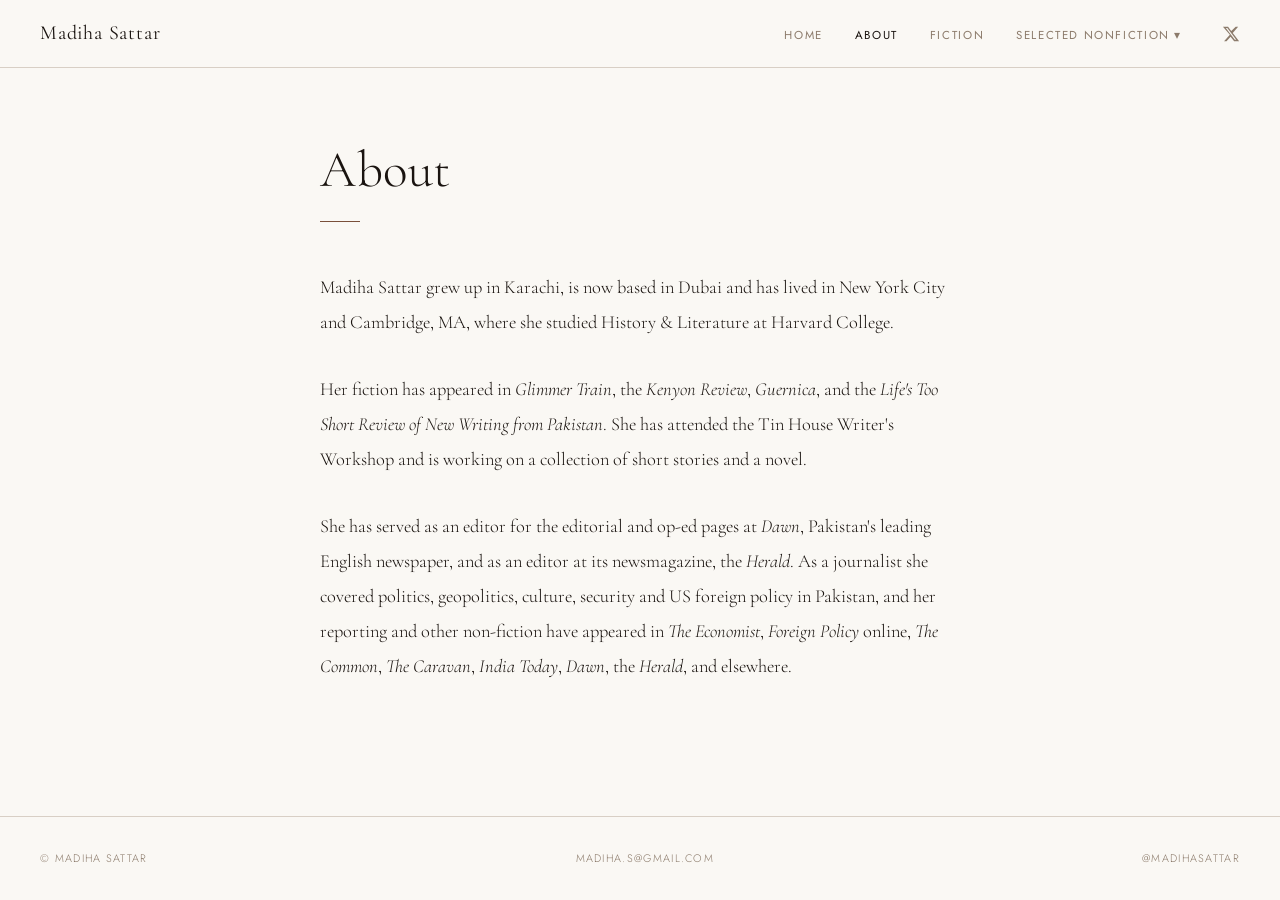
==== about.html @ f312c9ed "Update about.html" ====
<!DOCTYPE html>
<html lang="en">
<head>
  <meta charset="UTF-8" />
  <meta name="viewport" content="width=device-width, initial-scale=1.0" />
  <title>About | Madiha Sattar</title>
  <meta name="description" content="About Madiha Sattar — fiction writer, journalist, and critic." />
  <link rel="stylesheet" href="style.css" />
</head>
<body data-page="about">
  <main>
    <div class="page-header">
      <h1>About</h1>
      <span class="rule"></span>
    </div>
    <section class="about-section">
      <p>
        Madiha Sattar grew up in Karachi, is now based in Dubai and has lived in New York City and Cambridge, MA, where she studied History &amp; Literature at Harvard College.
      </p>
      <p>
        Her fiction has appeared in <em>Glimmer Train</em>, the <em>Kenyon Review</em>, <em>Guernica</em>, and the <em>Life's Too Short Review of New Writing from Pakistan</em>. She has attended the Tin House Writer's Workshop and is working on a collection of short stories and a novel.
      </p>
      <p>
        She has served as an editor for the editorial and op-ed pages at <em>Dawn</em>, Pakistan's leading English newspaper, and as an editor at its newsmagazine, the <em>Herald</em>. As a journalist she covered politics, geopolitics, culture, security and US foreign policy in Pakistan, and her reporting and other non-fiction have appeared in <em>The Economist</em>, <em>Foreign Policy</em> online, <em>The Common</em>, <em>The Caravan</em>, <em>India Today</em>, <em>Dawn</em>, the <em>Herald</em>, and elsewhere.
      </p>
    </section>
  </main>
  <script src="site.js"></script>
</body>
</html>
---- style.css ----
@import url('https://fonts.googleapis.com/css2?family=Cormorant+Garamond:ital,wght@0,300;0,400;0,600;1,300;1,400&family=Jost:wght@300;400;500&display=swap');

:root {
  --ink: #1a1410;
  --paper: #faf8f4;
  --warm-mid: #8c7b6b;
  --accent: #7a4f3a;
  --rule: #d8cfc5;
  --nav-h: 68px;
}

*, *::before, *::after { box-sizing: border-box; margin: 0; padding: 0; }

html { font-size: 16px; scroll-behavior: smooth; }

body {
  background: var(--paper);
  color: var(--ink);
  font-family: 'Cormorant Garamond', Georgia, serif;
  font-weight: 300;
  line-height: 1.75;
  min-height: 100vh;
  display: flex;
  flex-direction: column;
}

/* ─── NAV ─────────────────────────────────────────────── */
nav {
  position: sticky;
  top: 0;
  z-index: 100;
  background: var(--paper);
  border-bottom: 1px solid var(--rule);
  height: var(--nav-h);
  display: flex;
  align-items: center;
  padding: 0 40px;
  gap: 40px;
}

.nav-name {
  font-family: 'Cormorant Garamond', Georgia, serif;
  font-size: 1.25rem;
  font-weight: 400;
  letter-spacing: 0.04em;
  color: var(--ink);
  text-decoration: none;
  white-space: nowrap;
  margin-right: auto;
}

.nav-links {
  display: flex;
  align-items: center;
  gap: 32px;
  list-style: none;
}

.nav-links a {
  font-family: 'Jost', sans-serif;
  font-size: 0.72rem;
  font-weight: 400;
  letter-spacing: 0.14em;
  text-transform: uppercase;
  color: var(--warm-mid);
  text-decoration: none;
  transition: color 0.2s;
}

.nav-links a:hover,
.nav-links a.active { color: var(--ink); }

/* dropdown */
.nav-dropdown { position: relative; }
.nav-dropdown > span {
  font-family: 'Jost', sans-serif;
  font-size: 0.72rem;
  font-weight: 400;
  letter-spacing: 0.14em;
  text-transform: uppercase;
  color: var(--warm-mid);
  cursor: pointer;
  transition: color 0.2s;
  user-select: none;
}
.nav-dropdown:hover > span { color: var(--ink); }

.dropdown-menu {
  display: none;
  position: absolute;
  top: calc(100% + 10px);
  right: 0;
  background: var(--paper);
  border: 1px solid var(--rule);
  padding: 12px 0;
  min-width: 220px;
  box-shadow: 0 4px 20px rgba(0,0,0,0.06);
}
.nav-dropdown:hover .dropdown-menu { display: block; }

.dropdown-menu a {
  display: block;
  padding: 8px 20px;
  font-family: 'Jost', sans-serif;
  font-size: 0.7rem;
  letter-spacing: 0.12em;
  text-transform: uppercase;
  color: var(--warm-mid);
  text-decoration: none;
  transition: color 0.2s, background 0.2s;
}
.dropdown-menu a:hover { color: var(--ink); background: #f2ede6; }

/* twitter icon */
.nav-twitter { display: flex; align-items: center; }
.nav-twitter svg { width: 18px; height: 18px; fill: var(--warm-mid); transition: fill 0.2s; }
.nav-twitter:hover svg { fill: var(--ink); }

/* hamburger */
.hamburger {
  display: none;
  flex-direction: column;
  gap: 5px;
  cursor: pointer;
  background: none;
  border: none;
  padding: 4px;
  margin-left: auto;
}
.hamburger span {
  display: block;
  width: 22px;
  height: 1.5px;
  background: var(--ink);
  transition: all 0.3s;
}

.mobile-menu {
  display: none;
  flex-direction: column;
  background: var(--paper);
  border-top: 1px solid var(--rule);
  padding: 24px 40px 32px;
  gap: 20px;
}
.mobile-menu.open { display: flex; }
.mobile-menu a {
  font-family: 'Jost', sans-serif;
  font-size: 0.78rem;
  letter-spacing: 0.14em;
  text-transform: uppercase;
  color: var(--warm-mid);
  text-decoration: none;
}
.mobile-menu a.sub { padding-left: 16px; font-size: 0.7rem; }
.mobile-menu a:hover { color: var(--ink); }

/* ─── MAIN ───────────────────────────────────────────── */
main { flex: 1; }

/* ─── PAGE HEADER ───────────────────────────────────── */
.page-header {
  padding: 72px 40px 48px;
  max-width: 720px;
  margin: 0 auto;
}

.page-header h1 {
  font-size: clamp(2rem, 5vw, 3.2rem);
  font-weight: 300;
  letter-spacing: 0.01em;
  line-height: 1.2;
  color: var(--ink);
}

.page-header .rule {
  display: block;
  width: 40px;
  height: 1px;
  background: var(--accent);
  margin-top: 20px;
}

/* ─── HOME ───────────────────────────────────────────── */
.home-hero {
  padding: 96px 40px 80px;
  max-width: 720px;
  margin: 0 auto;
  display: flex;
  flex-direction: column;
  gap: 24px;
}

.home-hero h1 {
  font-size: clamp(2.4rem, 6vw, 4rem);
  font-weight: 300;
  line-height: 1.15;
  color: var(--ink);
}

.home-hero .subtitle {
  font-family: 'Jost', sans-serif;
  font-size: 0.78rem;
  letter-spacing: 0.2em;
  text-transform: uppercase;
  color: var(--warm-mid);
}

.home-hero .rule {
  width: 48px;
  height: 1px;
  background: var(--accent);
}

.home-hero .tagline {
  font-size: 1.25rem;
  font-weight: 300;
  font-style: italic;
  color: var(--warm-mid);
  max-width: 480px;
  line-height: 1.6;
}

.home-contact {
  margin-top: 8px;
  display: flex;
  flex-direction: column;
  gap: 6px;
}

.home-contact a {
  font-family: 'Jost', sans-serif;
  font-size: 0.8rem;
  letter-spacing: 0.08em;
  color: var(--warm-mid);
  text-decoration: none;
  transition: color 0.2s;
}
.home-contact a:hover { color: var(--ink); }

/* ─── ABOUT ──────────────────────────────────────────── */
.about-section {
  padding: 0 40px 80px;
  max-width: 720px;
  margin: 0 auto;
  display: flex;
  flex-direction: column;
  gap: 32px;
}

.about-section p {
  font-size: 1.15rem;
  font-weight: 300;
  line-height: 1.9;
  color: var(--ink);
}

/* ─── WORK LISTS ─────────────────────────────────────── */
.work-section {
  padding: 0 40px 80px;
  max-width: 720px;
  margin: 0 auto;
}

.work-list { list-style: none; }

.work-item {
  padding: 28px 0;
  border-bottom: 1px solid var(--rule);
  display: flex;
  flex-direction: column;
  gap: 8px;
}
.work-item:first-child { border-top: 1px solid var(--rule); }

.work-item .pub {
  font-family: 'Jost', sans-serif;
  font-size: 0.68rem;
  letter-spacing: 0.16em;
  text-transform: uppercase;
  color: var(--accent);
}

.work-item .title {
  font-size: 1.2rem;
  font-weight: 400;
  font-style: italic;
  color: var(--ink);
  text-decoration: none;
  transition: color 0.2s;
  line-height: 1.35;
}
.work-item .title:hover { color: var(--accent); }
.work-item .title.no-link { cursor: default; }
.work-item .title.no-link:hover { color: var(--ink); }

.work-item .excerpt {
  font-size: 1rem;
  font-weight: 300;
  color: #6b5d50;
  line-height: 1.7;
}

.work-item .date {
  font-family: 'Jost', sans-serif;
  font-size: 0.68rem;
  letter-spacing: 0.1em;
  color: var(--warm-mid);
}

/* ─── PUBLICATION LOGOS ──────────────────────────────── */
.pub-logos {
  padding: 0 40px 80px;
  max-width: 720px;
  margin: 0 auto;
}

.pub-logos p.intro {
  font-size: 1.05rem;
  font-weight: 300;
  color: var(--warm-mid);
  margin-bottom: 40px;
  font-style: italic;
}

.pub-grid {
  display: flex;
  flex-wrap: wrap;
  gap: 20px;
  align-items: center;
}

.pub-badge {
  font-family: 'Jost', sans-serif;
  font-size: 0.75rem;
  letter-spacing: 0.14em;
  text-transform: uppercase;
  color: var(--warm-mid);
  border: 1px solid var(--rule);
  padding: 10px 18px;
  text-decoration: none;
  transition: all 0.2s;
}
.pub-badge:hover {
  color: var(--ink);
  border-color: var(--accent);
  background: #f5efe8;
}

/* ─── FOOTER ─────────────────────────────────────────── */
footer {
  border-top: 1px solid var(--rule);
  padding: 32px 40px;
  display: flex;
  justify-content: space-between;
  align-items: center;
  gap: 16px;
  flex-wrap: wrap;
}

footer .copy {
  font-family: 'Jost', sans-serif;
  font-size: 0.68rem;
  letter-spacing: 0.12em;
  text-transform: uppercase;
  color: var(--warm-mid);
}

footer a {
  font-family: 'Jost', sans-serif;
  font-size: 0.68rem;
  letter-spacing: 0.12em;
  text-transform: uppercase;
  color: var(--warm-mid);
  text-decoration: none;
  transition: color 0.2s;
}
footer a:hover { color: var(--ink); }

/* ─── RESPONSIVE ─────────────────────────────────────── */
@media (max-width: 680px) {
  nav { padding: 0 24px; }
  .nav-links, .nav-twitter { display: none; }
  .hamburger { display: flex; }
  .mobile-menu { padding: 24px 24px 32px; }

  .home-hero, .page-header, .about-section, .work-section, .pub-logos {
    padding-left: 24px;
    padding-right: 24px;
  }

  footer { padding: 24px; }
}

/* ─── HERO NAV (homepage links above name) ───────────── */
.hero-nav {
  display: flex;
  flex-direction: row;
  flex-wrap: wrap;
  align-items: flex-start;
  gap: 8px 28px;
  position: static;
  border: none;
  background: none;
  padding: 0;
  height: auto;
}

.hero-nav a {
  font-family: 'Cormorant Garamond', Georgia, serif;
  font-size: 1.1rem;
  font-weight: 300;
  font-style: italic;
  color: var(--warm-mid);
  text-decoration: none;
  letter-spacing: 0;
  text-transform: none;
  white-space: nowrap;
  transition: color 0.2s;
}

.hero-nav a:hover { color: var(--ink); }
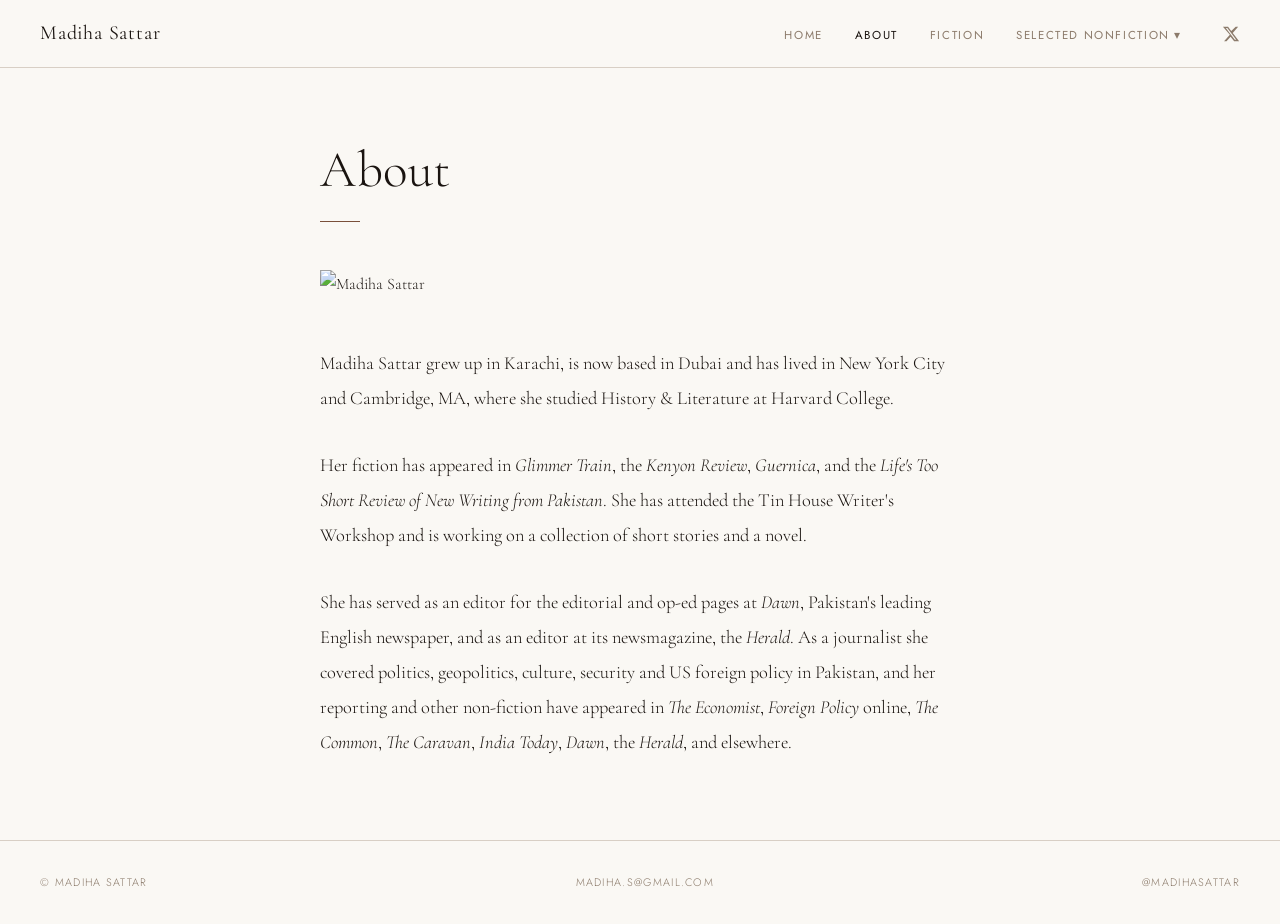
==== commit f159d5ba: "Update about.html" ====
--- a/about.html
+++ b/about.html
@@ -1,30 +1,31 @@
 <!DOCTYPE html>
 <html lang="en">
 <head>
-  <meta charset="UTF-8" />
-  <meta name="viewport" content="width=device-width, initial-scale=1.0" />
-  <title>About | Madiha Sattar</title>
-  <meta name="description" content="About Madiha Sattar — fiction writer, journalist, and critic." />
-  <link rel="stylesheet" href="style.css" />
+<meta charset="UTF-8" />
+<meta name="viewport" content="width=device-width, initial-scale=1.0" />
+<title>About | Madiha Sattar</title>
+<meta name="description" content="About Madiha Sattar — fiction writer, journalist, and critic." />
+<link rel="stylesheet" href="style.css" />
 </head>
 <body data-page="about">
-  <main>
-    <div class="page-header">
-      <h1>About</h1>
-      <span class="rule"></span>
-    </div>
-    <section class="about-section">
-      <p>
-        Madiha Sattar grew up in Karachi, is now based in Dubai and has lived in New York City and Cambridge, MA, where she studied History &amp; Literature at Harvard College.
-      </p>
-      <p>
-        Her fiction has appeared in <em>Glimmer Train</em>, the <em>Kenyon Review</em>, <em>Guernica</em>, and the <em>Life's Too Short Review of New Writing from Pakistan</em>. She has attended the Tin House Writer's Workshop and is working on a collection of short stories and a novel.
-      </p>
-      <p>
-        She has served as an editor for the editorial and op-ed pages at <em>Dawn</em>, Pakistan's leading English newspaper, and as an editor at its newsmagazine, the <em>Herald</em>. As a journalist she covered politics, geopolitics, culture, security and US foreign policy in Pakistan, and her reporting and other non-fiction have appeared in <em>The Economist</em>, <em>Foreign Policy</em> online, <em>The Common</em>, <em>The Caravan</em>, <em>India Today</em>, <em>Dawn</em>, the <em>Herald</em>, and elsewhere.
-      </p>
-    </section>
-  </main>
-  <script src="site.js"></script>
+<main>
+  <div class="page-header">
+    <h1>About</h1>
+    <span class="rule"></span>
+  </div>
+  <section class="about-section">
+    <img src="https://static.wixstatic.com/media/6493e6_b16e03113ed74141b29b0bd0f8d8c76b~mv2.jpg/v1/crop/x_282,y_35,w_3743,h_5157/fill/w_276,h_381,al_c,q_80,usm_0.66_1.00_0.01,enc_avif,quality_auto/245_MadihaSattar09-08-21-copy-2-flat_pp.jpg" alt="Madiha Sattar" style="width:220px; height:auto; margin-bottom: 16px;" />
+    <p>
+      Madiha Sattar grew up in Karachi, is now based in Dubai and has lived in New York City and Cambridge, MA, where she studied History &amp; Literature at Harvard College.
+    </p>
+    <p>
+      Her fiction has appeared in <em>Glimmer Train</em>, the <em>Kenyon Review</em>, <em>Guernica</em>, and the <em>Life's Too Short Review of New Writing from Pakistan</em>. She has attended the Tin House Writer's Workshop and is working on a collection of short stories and a novel.
+    </p>
+    <p>
+      She has served as an editor for the editorial and op-ed pages at <em>Dawn</em>, Pakistan's leading English newspaper, and as an editor at its newsmagazine, the <em>Herald</em>. As a journalist she covered politics, geopolitics, culture, security and US foreign policy in Pakistan, and her reporting and other non-fiction have appeared in <em>The Economist</em>, <em>Foreign Policy</em> online, <em>The Common</em>, <em>The Caravan</em>, <em>India Today</em>, <em>Dawn</em>, the <em>Herald</em>, and elsewhere.
+    </p>
+  </section>
+</main>
+<script src="site.js"></script>
 </body>
 </html>
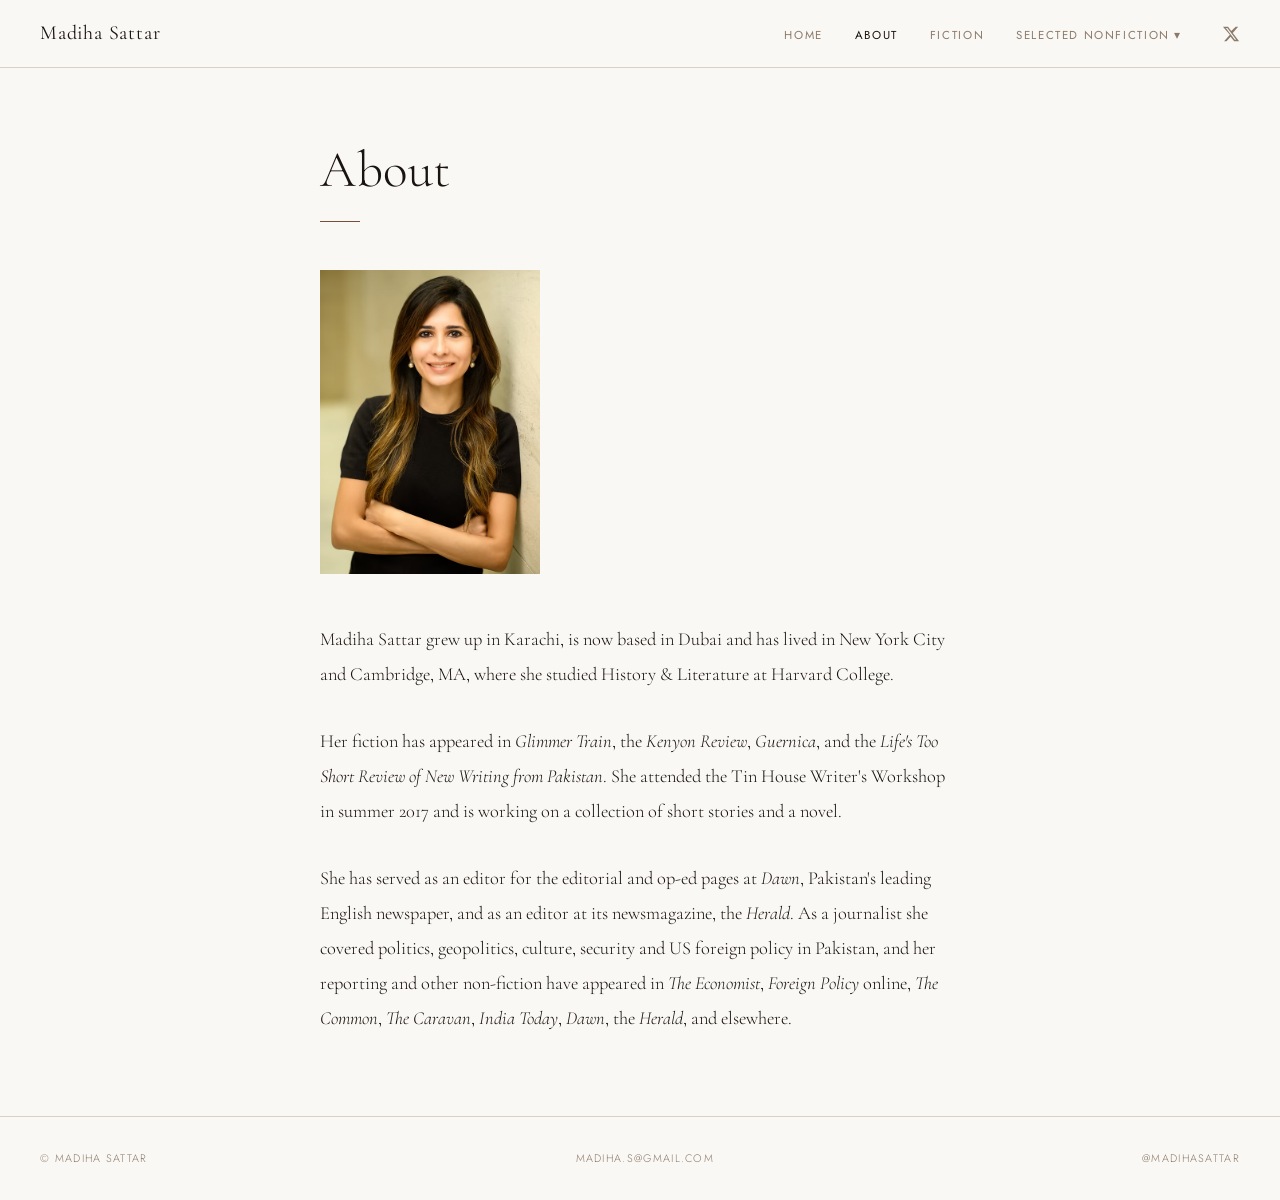
==== commit db936e88: "Update about.html" ====
--- a/about.html
+++ b/about.html
@@ -14,12 +14,12 @@
     <span class="rule"></span>
   </div>
   <section class="about-section">
-    <img src="https://static.wixstatic.com/media/6493e6_b16e03113ed74141b29b0bd0f8d8c76b~mv2.jpg/v1/crop/x_282,y_35,w_3743,h_5157/fill/w_276,h_381,al_c,q_80,usm_0.66_1.00_0.01,enc_avif,quality_auto/245_MadihaSattar09-08-21-copy-2-flat_pp.jpg" alt="Madiha Sattar" style="width:220px; height:auto; margin-bottom: 16px;" />
+    <img src="madiha.jpg" alt="Madiha Sattar" style="width:220px; height:auto; margin-bottom: 16px;" />
     <p>
       Madiha Sattar grew up in Karachi, is now based in Dubai and has lived in New York City and Cambridge, MA, where she studied History &amp; Literature at Harvard College.
     </p>
     <p>
-      Her fiction has appeared in <em>Glimmer Train</em>, the <em>Kenyon Review</em>, <em>Guernica</em>, and the <em>Life's Too Short Review of New Writing from Pakistan</em>. She has attended the Tin House Writer's Workshop and is working on a collection of short stories and a novel.
+      Her fiction has appeared in <em>Glimmer Train</em>, the <em>Kenyon Review</em>, <em>Guernica</em>, and the <em>Life's Too Short Review of New Writing from Pakistan</em>. She attended the Tin House Writer's Workshop in summer 2017 and is working on a collection of short stories and a novel.
     </p>
     <p>
       She has served as an editor for the editorial and op-ed pages at <em>Dawn</em>, Pakistan's leading English newspaper, and as an editor at its newsmagazine, the <em>Herald</em>. As a journalist she covered politics, geopolitics, culture, security and US foreign policy in Pakistan, and her reporting and other non-fiction have appeared in <em>The Economist</em>, <em>Foreign Policy</em> online, <em>The Common</em>, <em>The Caravan</em>, <em>India Today</em>, <em>Dawn</em>, the <em>Herald</em>, and elsewhere.
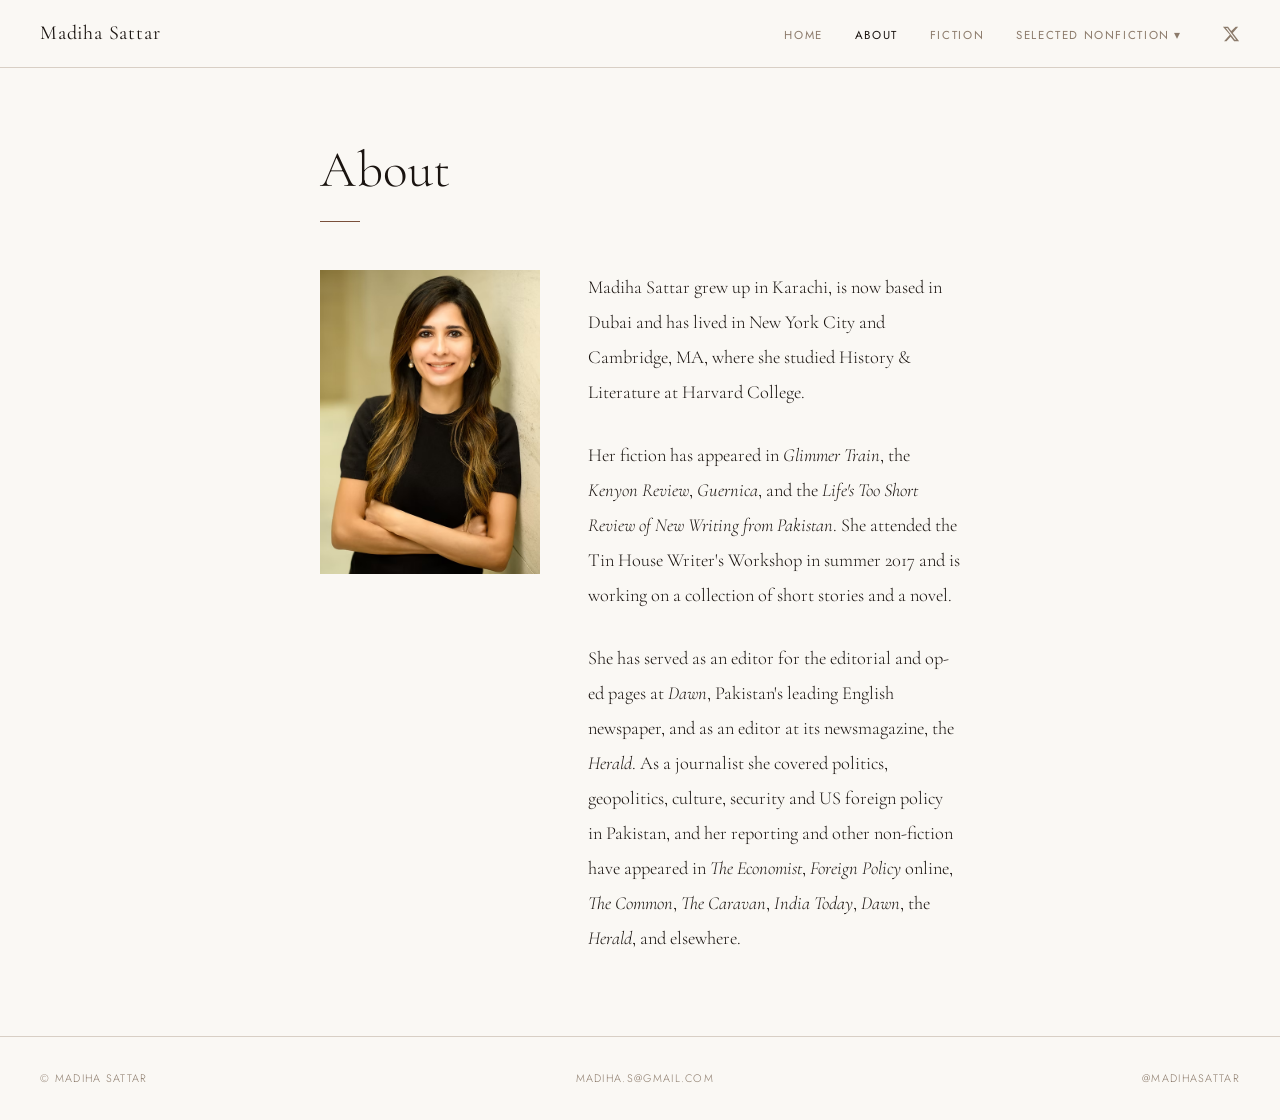
==== commit c0a8b7e4: "Update about.html" ====
--- a/about.html
+++ b/about.html
@@ -14,16 +14,22 @@
     <span class="rule"></span>
   </div>
   <section class="about-section">
-    <img src="madiha.jpg" alt="Madiha Sattar" style="width:220px; height:auto; margin-bottom: 16px;" />
-    <p>
-      Madiha Sattar grew up in Karachi, is now based in Dubai and has lived in New York City and Cambridge, MA, where she studied History &amp; Literature at Harvard College.
-    </p>
-    <p>
-      Her fiction has appeared in <em>Glimmer Train</em>, the <em>Kenyon Review</em>, <em>Guernica</em>, and the <em>Life's Too Short Review of New Writing from Pakistan</em>. She attended the Tin House Writer's Workshop in summer 2017 and is working on a collection of short stories and a novel.
-    </p>
-    <p>
-      She has served as an editor for the editorial and op-ed pages at <em>Dawn</em>, Pakistan's leading English newspaper, and as an editor at its newsmagazine, the <em>Herald</em>. As a journalist she covered politics, geopolitics, culture, security and US foreign policy in Pakistan, and her reporting and other non-fiction have appeared in <em>The Economist</em>, <em>Foreign Policy</em> online, <em>The Common</em>, <em>The Caravan</em>, <em>India Today</em>, <em>Dawn</em>, the <em>Herald</em>, and elsewhere.
-    </p>
+    <div style="display:flex; gap:48px; align-items:flex-start;">
+      <img src="madiha.jpg" alt="Madiha Sattar" style="width:220px; height:auto; flex-shrink:0;" />
+      <div>
+        <p>
+          Madiha Sattar grew up in Karachi, is now based in Dubai and has lived in New York City and Cambridge, MA, where she studied History &amp; Literature at Harvard College.
+        </p>
+        <br>
+        <p>
+          Her fiction has appeared in <em>Glimmer Train</em>, the <em>Kenyon Review</em>, <em>Guernica</em>, and the <em>Life's Too Short Review of New Writing from Pakistan</em>. She attended the Tin House Writer's Workshop in summer 2017 and is working on a collection of short stories and a novel.
+        </p>
+        <br>
+        <p>
+          She has served as an editor for the editorial and op-ed pages at <em>Dawn</em>, Pakistan's leading English newspaper, and as an editor at its newsmagazine, the <em>Herald</em>. As a journalist she covered politics, geopolitics, culture, security and US foreign policy in Pakistan, and her reporting and other non-fiction have appeared in <em>The Economist</em>, <em>Foreign Policy</em> online, <em>The Common</em>, <em>The Caravan</em>, <em>India Today</em>, <em>Dawn</em>, the <em>Herald</em>, and elsewhere.
+        </p>
+      </div>
+    </div>
   </section>
 </main>
 <script src="site.js"></script>
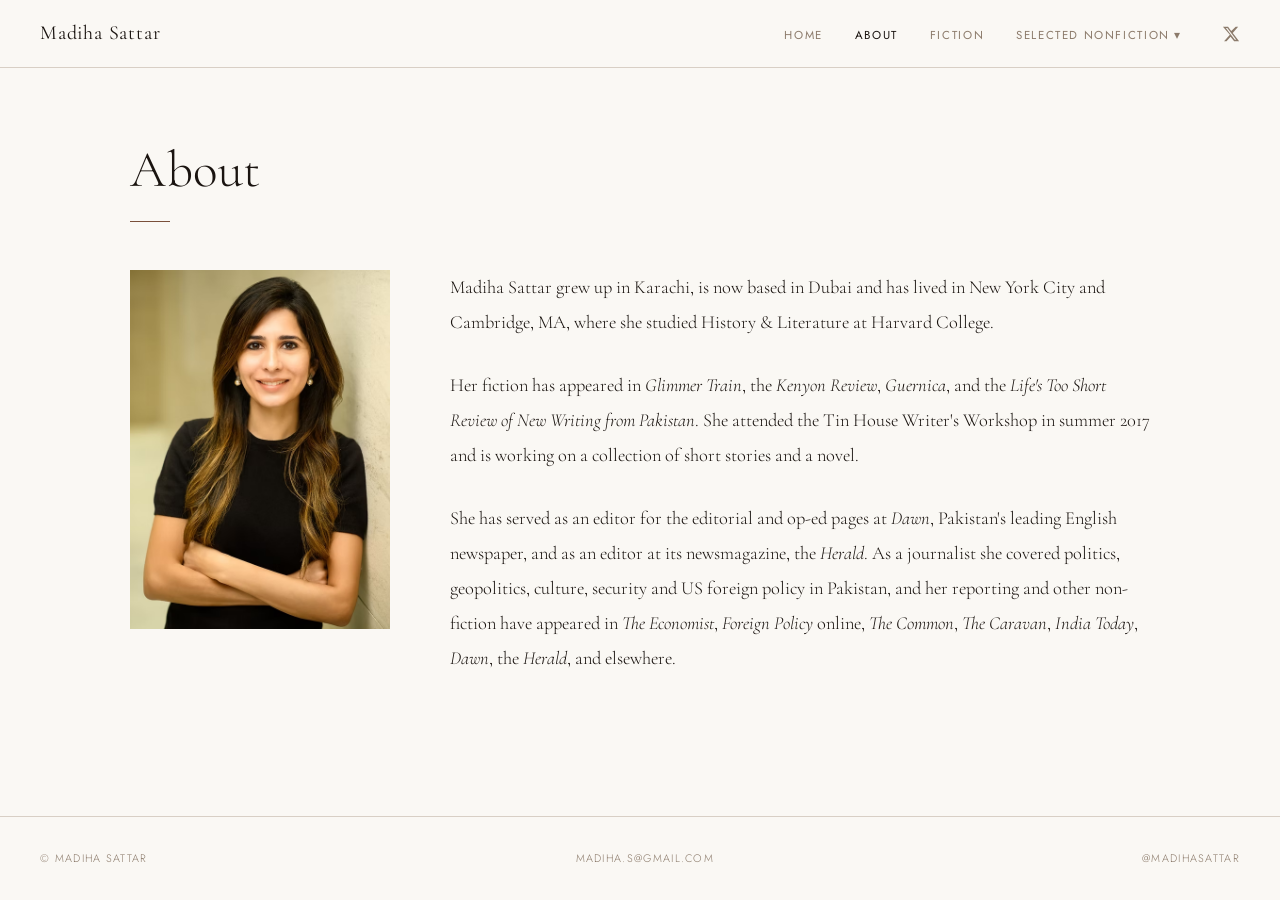
==== commit 06ece1ce: "Update about.html" ====
--- a/about.html
+++ b/about.html
@@ -9,13 +9,13 @@
 </head>
 <body data-page="about">
 <main>
-  <div class="page-header">
+  <div class="page-header" style="max-width:1100px;">
     <h1>About</h1>
     <span class="rule"></span>
   </div>
-  <section class="about-section">
-    <div style="display:flex; gap:48px; align-items:flex-start;">
-      <img src="madiha.jpg" alt="Madiha Sattar" style="width:220px; height:auto; flex-shrink:0;" />
+  <section class="about-section" style="max-width:1100px;">
+    <div style="display:flex; gap:60px; align-items:flex-start;">
+      <img src="madiha.jpg" alt="Madiha Sattar" style="width:260px; height:auto; flex-shrink:0;" />
       <div>
         <p>
           Madiha Sattar grew up in Karachi, is now based in Dubai and has lived in New York City and Cambridge, MA, where she studied History &amp; Literature at Harvard College.
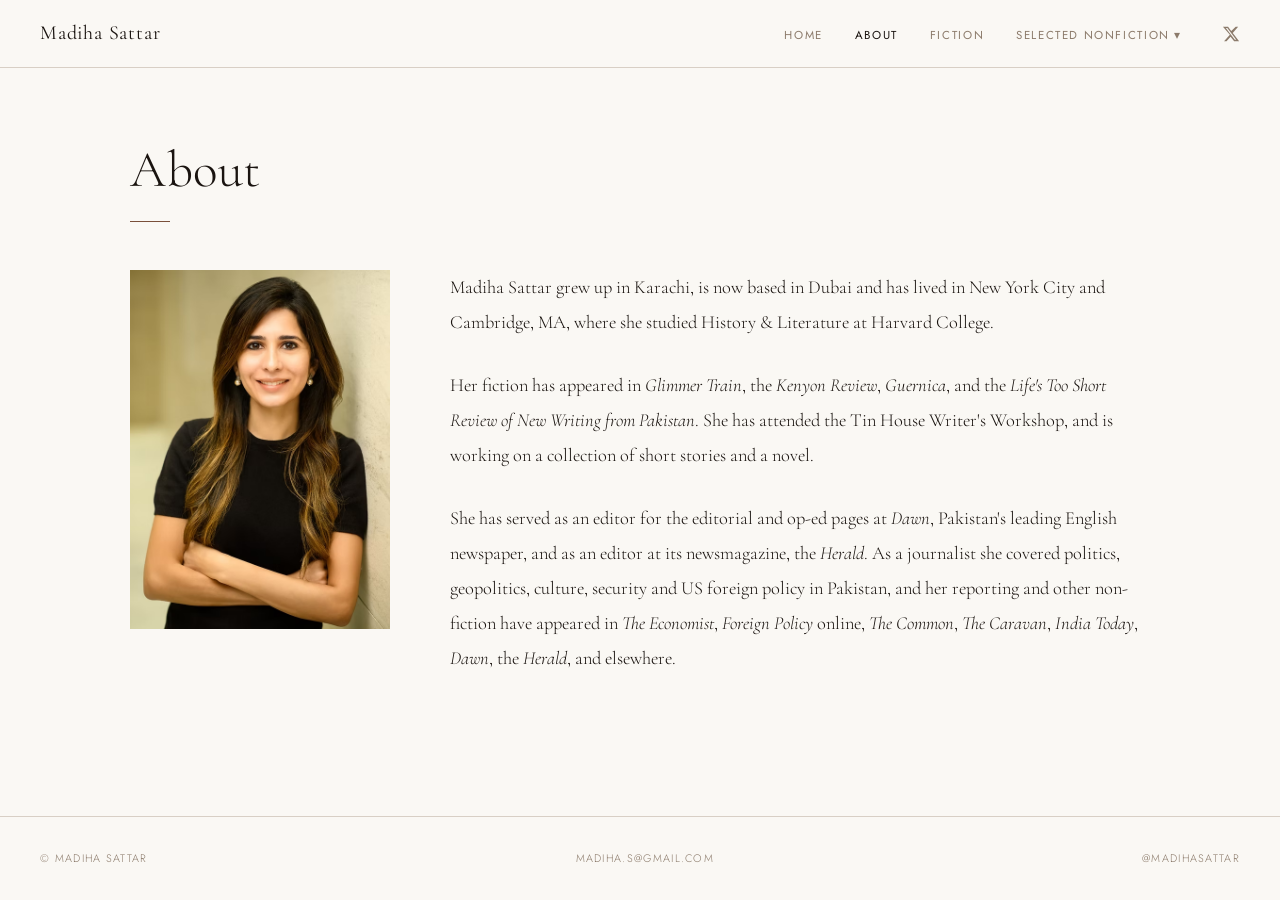
==== commit ed6065e9: "Update about.html" ====
--- a/about.html
+++ b/about.html
@@ -22,7 +22,7 @@
         </p>
         <br>
         <p>
-          Her fiction has appeared in <em>Glimmer Train</em>, the <em>Kenyon Review</em>, <em>Guernica</em>, and the <em>Life's Too Short Review of New Writing from Pakistan</em>. She attended the Tin House Writer's Workshop in summer 2017 and is working on a collection of short stories and a novel.
+          Her fiction has appeared in <em>Glimmer Train</em>, the <em>Kenyon Review</em>, <em>Guernica</em>, and the <em>Life's Too Short Review of New Writing from Pakistan</em>. She has attended the Tin House Writer's Workshop, and is working on a collection of short stories and a novel.
         </p>
         <br>
         <p>
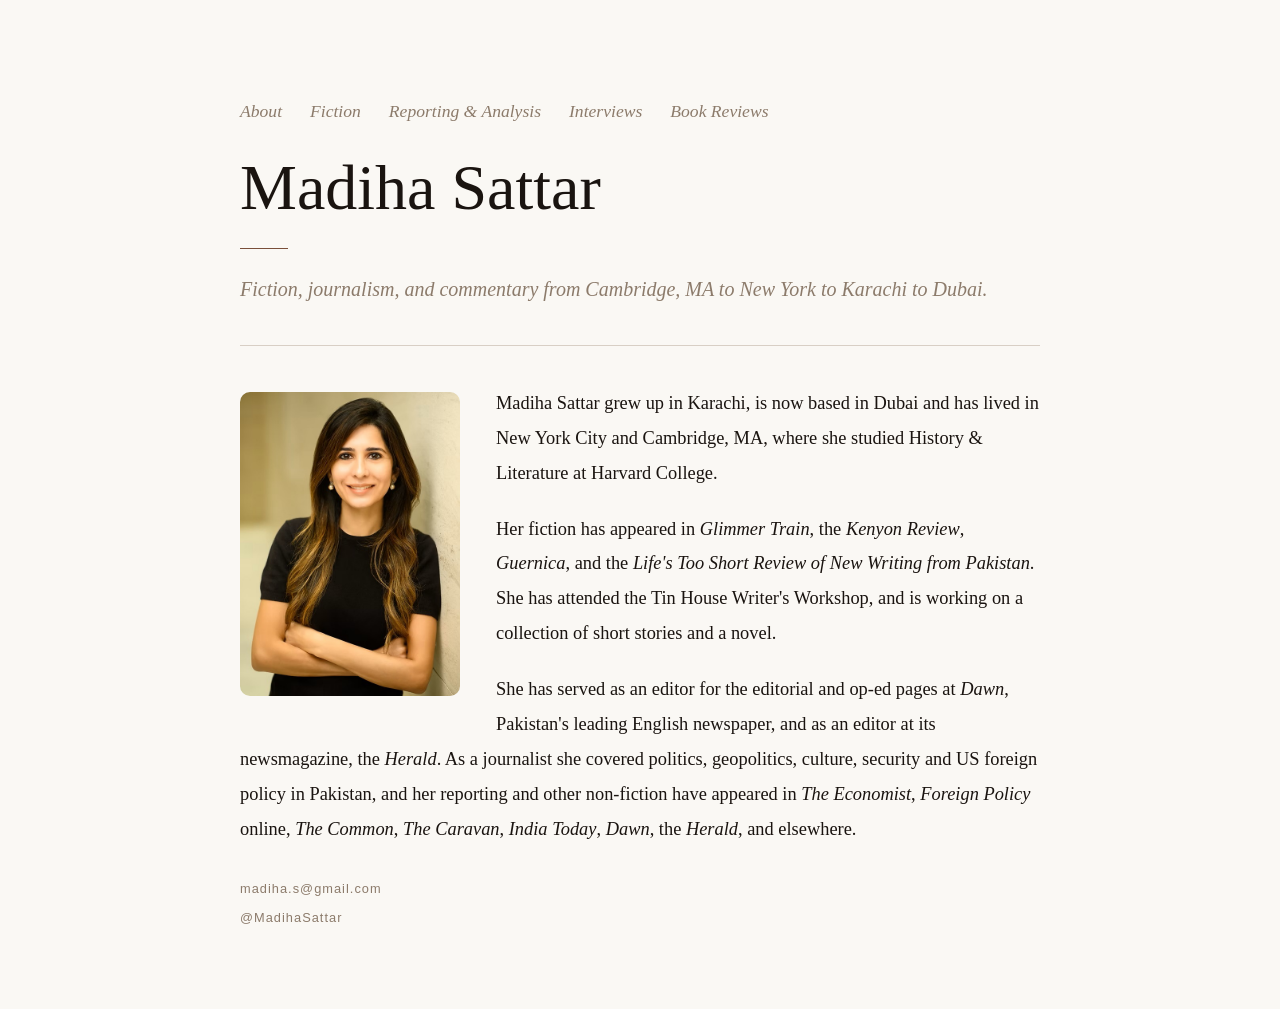
==== commit 5b8e06a4: "Restore Wix content and refresh layout for launch - Rebuild Book Reviews with all 7 reviews in the c" ====
--- a/about.html
+++ b/about.html
@@ -2,36 +2,11 @@
 <html lang="en">
 <head>
 <meta charset="UTF-8" />
-<meta name="viewport" content="width=device-width, initial-scale=1.0" />
 <title>About | Madiha Sattar</title>
-<meta name="description" content="About Madiha Sattar — fiction writer, journalist, and critic." />
-<link rel="stylesheet" href="style.css" />
+<!-- About now lives on the homepage; keep this page so old /about links still work -->
+<meta http-equiv="refresh" content="0; url=index.html#about" />
 </head>
-<body data-page="about">
-<main>
-  <div class="page-header" style="max-width:1100px;">
-    <h1>About</h1>
-    <span class="rule"></span>
-  </div>
-  <section class="about-section" style="max-width:1100px;">
-    <div style="display:flex; gap:60px; align-items:flex-start;">
-      <img src="madiha.jpg" alt="Madiha Sattar" style="width:260px; height:auto; flex-shrink:0;" />
-      <div>
-        <p>
-          Madiha Sattar grew up in Karachi, is now based in Dubai and has lived in New York City and Cambridge, MA, where she studied History &amp; Literature at Harvard College.
-        </p>
-        <br>
-        <p>
-          Her fiction has appeared in <em>Glimmer Train</em>, the <em>Kenyon Review</em>, <em>Guernica</em>, and the <em>Life's Too Short Review of New Writing from Pakistan</em>. She has attended the Tin House Writer's Workshop, and is working on a collection of short stories and a novel.
-        </p>
-        <br>
-        <p>
-          She has served as an editor for the editorial and op-ed pages at <em>Dawn</em>, Pakistan's leading English newspaper, and as an editor at its newsmagazine, the <em>Herald</em>. As a journalist she covered politics, geopolitics, culture, security and US foreign policy in Pakistan, and her reporting and other non-fiction have appeared in <em>The Economist</em>, <em>Foreign Policy</em> online, <em>The Common</em>, <em>The Caravan</em>, <em>India Today</em>, <em>Dawn</em>, the <em>Herald</em>, and elsewhere.
-        </p>
-      </div>
-    </div>
-  </section>
-</main>
-<script src="site.js"></script>
+<body>
+<p><a href="index.html#about">About Madiha Sattar</a></p>
 </body>
 </html>
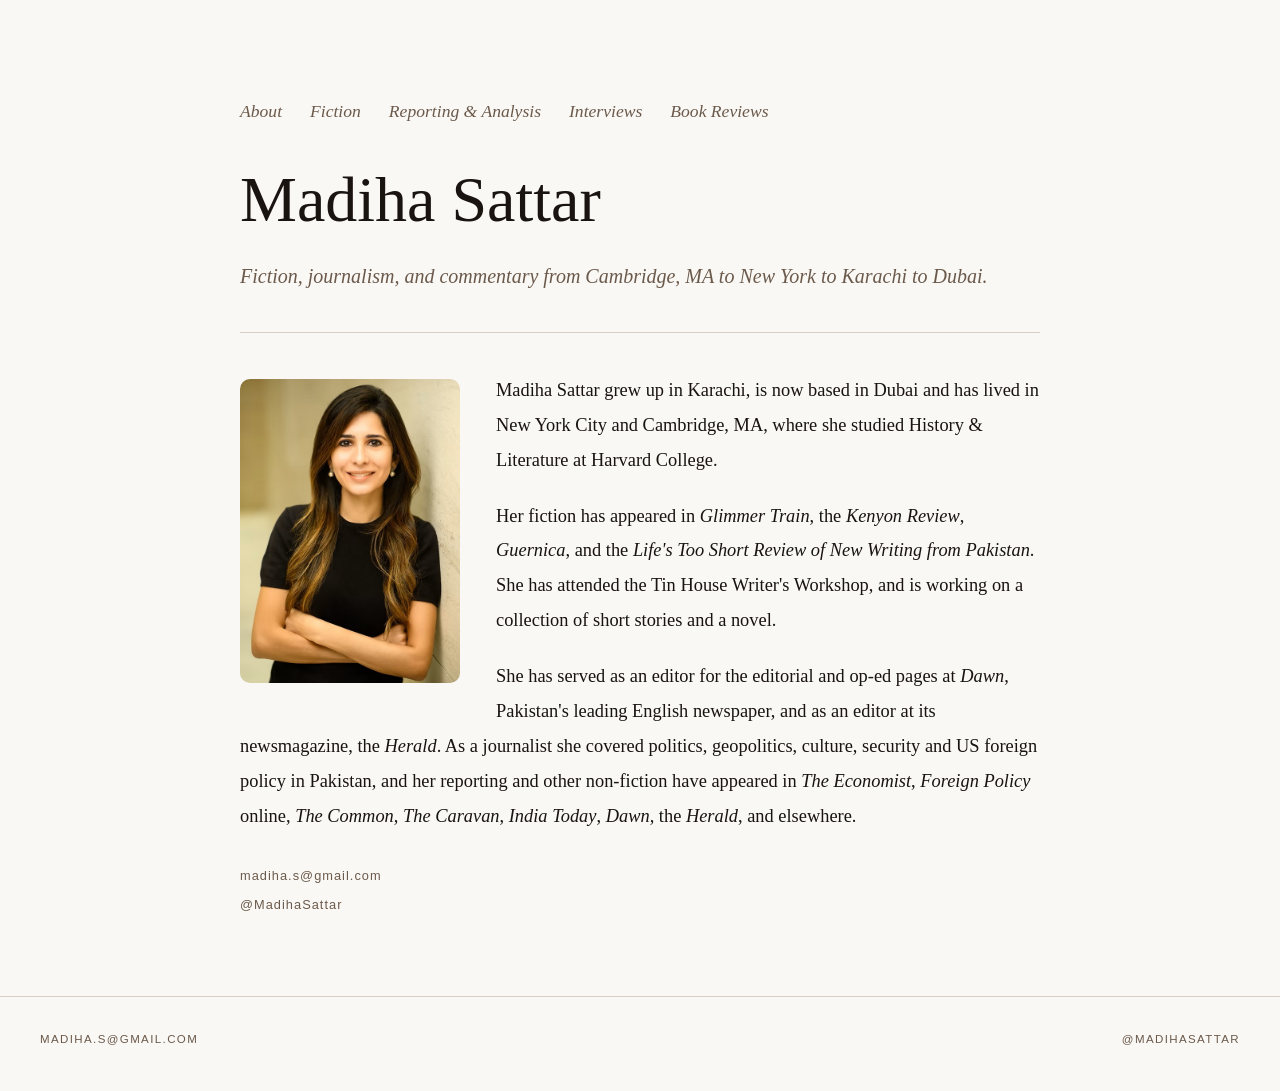
==== commit 9f8d5abe: "Put Madiha Sattar first in every page title Co-Authored-By: Claude Opus 5 <noreply@anthropic.com>" ====
--- a/about.html
+++ b/about.html
@@ -2,7 +2,7 @@
 <html lang="en">
 <head>
 <meta charset="UTF-8" />
-<title>About | Madiha Sattar</title>
+<title>Madiha Sattar | About</title>
 <!-- About now lives on the homepage; keep this page so old /about links still work -->
 <meta http-equiv="refresh" content="0; url=index.html#about" />
 </head>
